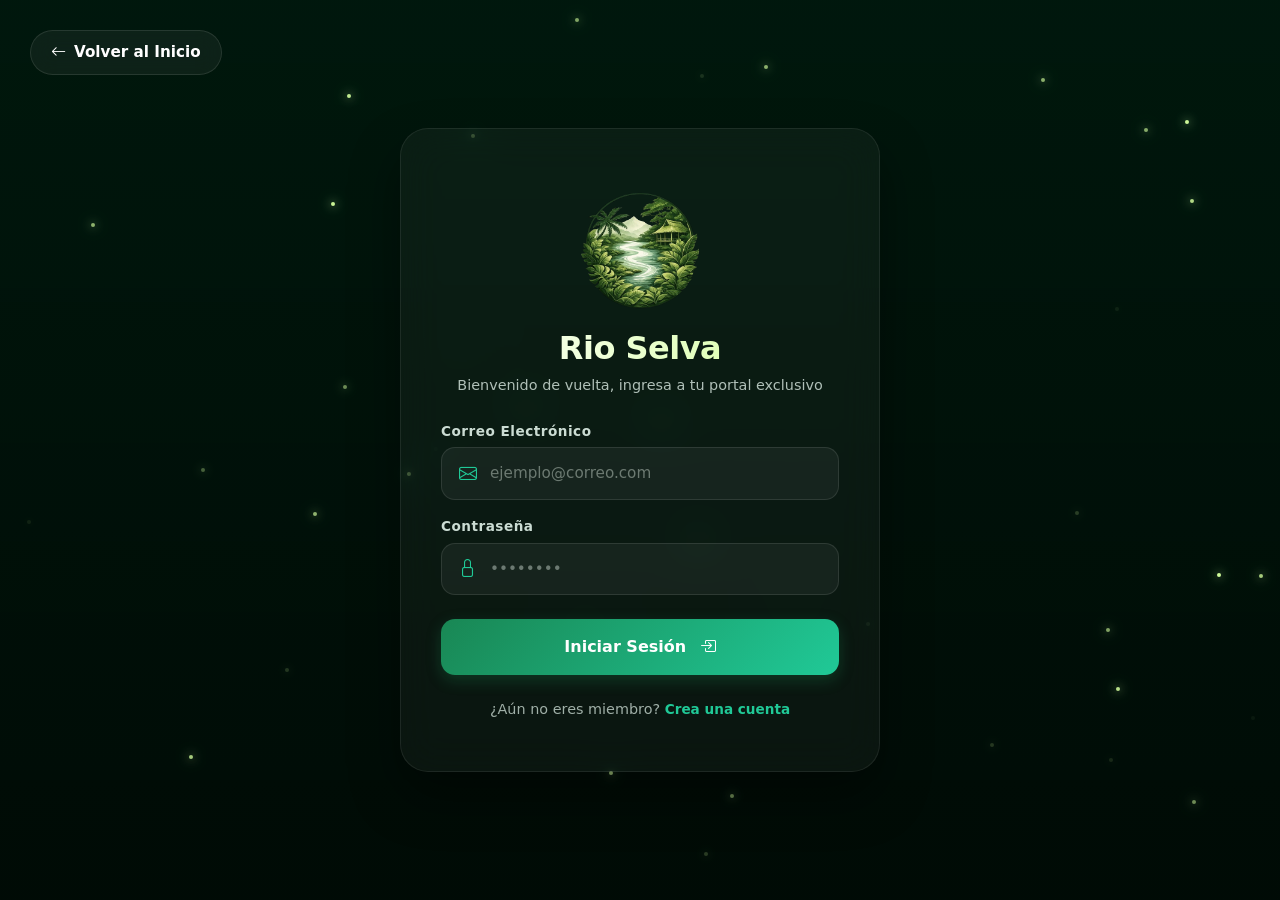
==== loginProyectoIntegrador.html @ b3d0b0e3 "Agregando todo los archivos del proyecto, proyecto finzalizado" ====
<!DOCTYPE html>
<html lang="es">
<head>
    <meta charset="UTF-8">
    <meta name="viewport" content="width=device-width, initial-scale=1.0">
    <title>Iniciar Sesión - Amazon Paradise Resort</title>
    <!-- Bootstrap 5 y Iconos -->
    <link href="https://cdn.jsdelivr.net/npm/bootstrap@5.3.3/dist/css/bootstrap.min.css" rel="stylesheet">
    <link rel="stylesheet" href="https://cdn.jsdelivr.net/npm/bootstrap-icons@1.11.3/font/bootstrap-icons.min.css">
    <!-- Animaciones AOS -->
    <link href="https://unpkg.com/aos@2.3.4/dist/aos.css" rel="stylesheet">
    <!-- Estilos específicos del Login -->
    <link rel="stylesheet" href="css/loginProyectoIntegrador.css">
</head>
<body>
    <div class="overlay"></div>
    <div id="fireflies"></div>

    <!-- BOTÓN VOLVER -->
    <a href="IndexProyectoIntegrador.html   " class="btn-back">
        <i class="bi bi-arrow-left"></i> Volver al Inicio
    </a>

    <!-- CONTENEDOR PRINCIPAL -->
    <div class="login-container d-flex justify-content-center align-items-center">
        <div class="login-card" data-aos="zoom-in">
            
            <!-- Encabezado del Formulario -->
            <div class="login-header text-center">
                <img src="image/logo1.png" class="img-fluid" style="max-width: 150px;" alt="Logo"> 
                <h2>Rio Selva</h2>
                <p>Bienvenido de vuelta, ingresa a tu portal exclusivo</p>
            </div>

            <!-- Formulario -->
            <form id="loginForm" class="mt-4">

                <!-- Input de Correo -->
                <div class="input-group-custom mb-3">
                    <label for="email" class="form-label-custom">
                        Correo Electrónico
                    </label>

                    <div class="input-wrapper">
                        <i class="bi bi-envelope icon-input"></i>

                        <input
                            type="email"
                            id="email"
                            placeholder="ejemplo@correo.com"
                            required>
                    </div>
                </div>
                <!-- Input de Contraseña -->
                <div class="input-group-custom mb-4">
                    <div class="d-flex justify-content-between align-items-center">
                        <label for="password" class="form-label-custom">
                            Contraseña
                        </label>
                    </div>
                    <div class="input-wrapper">
                        <i class="bi bi-lock icon-input"></i>
                        <input
                            type="password"
                            id="password"
                            placeholder="••••••••"
                            required>
                    </div>
                </div>
                <!-- Botón -->
                <button
                    type="submit"
                    class="btn btn-resort w-100 py-3">

                    Iniciar Sesión
                    <i class="bi bi-box-arrow-in-right ms-2"></i>
                </button>
            </form>
            <!-- Footer del Card -->
            <div class="login-footer text-center mt-4">
                <p>¿Aún no eres miembro? <a href="RegisterProyectoIntegrador.html" class="register-link">Crea una cuenta</a></p>
            </div>

        </div>
    </div>

    <!-- Bootstrap + Librerías JS -->
    <script src="https://cdn.jsdelivr.net/npm/bootstrap@5.3.3/dist/js/bootstrap.bundle.min.js"></script>
    <script src="https://unpkg.com/aos@2.3.4/dist/aos.js"></script>
    <script src="JS/loginJSBootstrap.js"></script>
    <script src="JS/loginLogica.js"></script>
</body>
</html>
---- css/loginProyectoIntegrador.css ----
:root {
    --verde1: #0b3d2e;
    --verde2: #198754;
    --verde3: #20c997;
    --blanco: #ffffff;
    --verde-brillo: #d4ff9d;
}

* {
    margin: 0;
    padding: 0;
    box-sizing: border-box;
}

body {
    font-family: 'Segoe UI', system-ui, -apple-system, sans-serif;
    color: var(--blanco);
    overflow: hidden; /* Evita scrolls raros en la pantalla de login */
    background: #02160f;
    min-height: 100vh;
}

/* VIDEO DE FONDO E INTERFAZ BASE */
#bg-video {
    position: fixed;
    top: 0;
    left: 0;
    width: 100vw;
    height: 100vh;
    object-fit: cover;
    z-index: -3;
}

.overlay {
    position: fixed;
    inset: 0;
    background: linear-gradient(
        rgba(0, 25, 12, 0.65),
        rgba(0, 10, 5, 0.9)
    );
    z-index: -2;
}

#fireflies {
    position: fixed;
    top: 0;
    left: 0;
    width: 100%;
    height: 100%;
    z-index: -1;
    pointer-events: none;
}

.firefly {
    position: absolute;
    width: 4px;
    height: 4px;
    background: var(--verde-brillo);
    border-radius: 50%;
    box-shadow: 0 0 10px var(--verde-brillo), 0 0 20px var(--verde3);
    animation: fly linear infinite alternate;
}

@keyframes fly {
    0% { transform: translate(0, 0); opacity: 0.2; }
    100% { transform: translate(30px, -50px); opacity: 1; }
}

/* BOTÓN VOLVER */
.btn-back {
    position: absolute;
    top: 30px;
    left: 30px;
    color: var(--blanco);
    text-decoration: none;
    font-weight: 600;
    font-size: 0.95rem;
    display: flex;
    align-items: center;
    gap: 8px;
    transition: all 0.3s ease;
    z-index: 10;
    background: rgba(255, 255, 255, 0.05);
    padding: 10px 20px;
    border-radius: 50px;
    border: 1px solid rgba(255, 255, 255, 0.1);
    backdrop-filter: blur(10px);
}

.btn-back:hover {
    color: var(--verde-brillo);
    background: rgba(255, 255, 255, 0.12);
    transform: translateX(-3px);
}

/* ESTRUCTURA CENTRADA DEL LOGIN */
.login-container {
    min-height: 100vh;
    padding: 20px;
}

.login-card {
    background: rgba(255, 255, 255, 0.04);
    backdrop-filter: blur(20px);
    -webkit-backdrop-filter: blur(20px);
    border: 1px solid rgba(255, 255, 255, 0.08);
    border-radius: 28px;
    padding: 50px 40px;
    width: 100%;
    max-width: 480px;
    box-shadow: 0 25px 50px rgba(0, 0, 0, 0.4);
}

.login-logo {
    font-size: 2.8rem;
    margin-bottom: 10px;
    display: inline-block;
}

.login-header h2 {
    font-weight: 800;
    letter-spacing: -0.5px;
    margin-bottom: 8px;
    background: linear-gradient(90deg, var(--blanco), var(--verde-brillo));
    -webkit-background-clip: text;
    -webkit-text-fill-color: transparent;
}

.login-header p {
    font-size: 0.9rem;
    color: #b0c0b8;
}

/* INPUTS ESTILO PREMIUM */
.input-group-custom {
    display: flex;
    flex-content: column;
    flex-direction: column;
}

.form-label-custom {
    font-size: 0.85rem;
    font-weight: 600;
    color: #cbdcd3;
    margin-bottom: 6px;
    letter-spacing: 0.5px;
}

.input-wrapper {
    position: relative;
    display: flex;
    align-items: center;
}

.icon-input {
    position: absolute;
    left: 18px;
    color: var(--verde3);
    font-size: 1.1rem;
    pointer-events: none;
}

.input-wrapper input {
    width: 100%;
    padding: 14px 16px 14px 48px;
    background: rgba(255, 255, 255, 0.05);
    border: 1px solid rgba(255, 255, 255, 0.1);
    border-radius: 14px;
    color: var(--blanco);
    font-size: 0.95rem;
    transition: all 0.3s ease;
    outline: none;
}

.input-wrapper input:focus {
    border-color: var(--verde3);
    background: rgba(255, 255, 255, 0.09);
    box-shadow: 0 0 15px rgba(32, 201, 151, 0.3);
}

.input-wrapper input::placeholder {
    color: #6c7a72;
}

/* LINKS Y ENLACES ALTERNOS */
.forgot-link, .register-link {
    color: var(--verde3);
    text-decoration: none;
    font-size: 0.85rem;
    font-weight: 600;
    transition: color 0.2s ease;
}

.forgot-link:hover, .register-link:hover {
    color: var(--verde-brillo);
}

.login-footer p {
    font-size: 0.9rem;
    color: #a0b0a8;
    margin: 0;
}

/* CHECKBOX PERSONALIZADO */
.custom-checkbox .form-check-input {
    background-color: rgba(255, 255, 255, 0.05);
    border-color: rgba(255, 255, 255, 0.15);
    cursor: pointer;
}

.custom-checkbox .form-check-input:checked {
    background-color: var(--verde2);
    border-color: var(--verde3);
}

.custom-checkbox .form-check-label {
    font-size: 0.88rem;
    color: #cbdcd3;
    cursor: pointer;
    user-select: none;
}

/* BOTÓN SUBMIT RESORT */
.btn-resort {
    border: none;
    border-radius: 14px;
    font-weight: 700;
    color: var(--blanco) !important;
    background: linear-gradient(135deg, var(--verde2), var(--verde3));
    transition: all 0.3s ease;
    box-shadow: 0 5px 15px rgba(25, 135, 84, 0.3);
}

.btn-resort:hover {
    transform: translateY(-2px);
    box-shadow: 0 0 25px rgba(32, 201, 151, 0.6);
}

/* RESPONSIVE */
@media (max-width: 576px) {
    .login-card {
        padding: 40px 25px;
    }
    .btn-back {
        top: 15px;
        left: 15px;
        font-size: 0.85rem;
        padding: 8px 15px;
    }
}
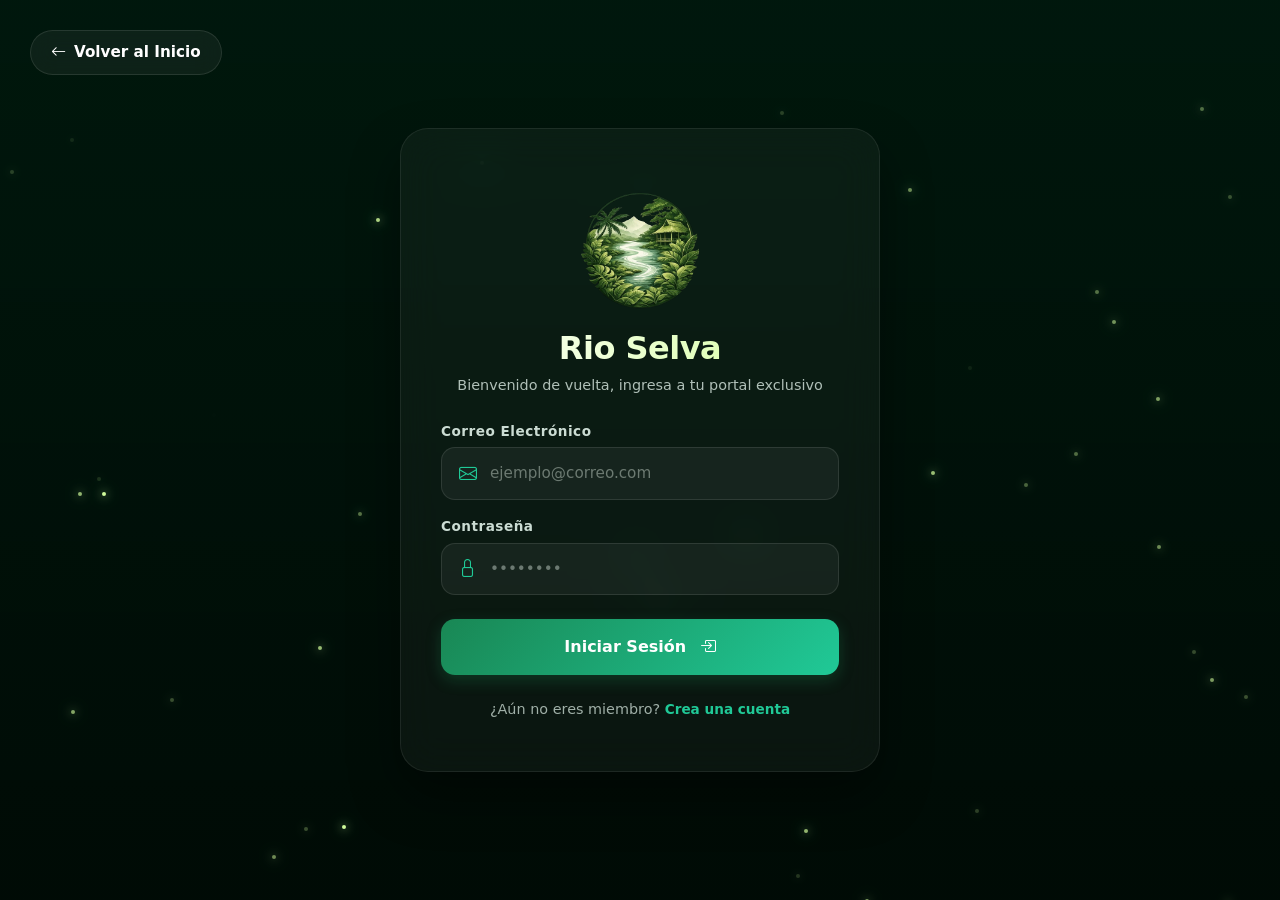
==== commit 140fb9bd: "Dale otro cambio mas" ====
--- a/loginProyectoIntegrador.html
+++ b/loginProyectoIntegrador.html
@@ -17,7 +17,7 @@
     <div id="fireflies"></div>
 
     <!-- BOTÓN VOLVER -->
-    <a href="IndexProyectoIntegrador.html   " class="btn-back">
+    <a href="index.html" class="btn-back">
         <i class="bi bi-arrow-left"></i> Volver al Inicio
     </a>
 
